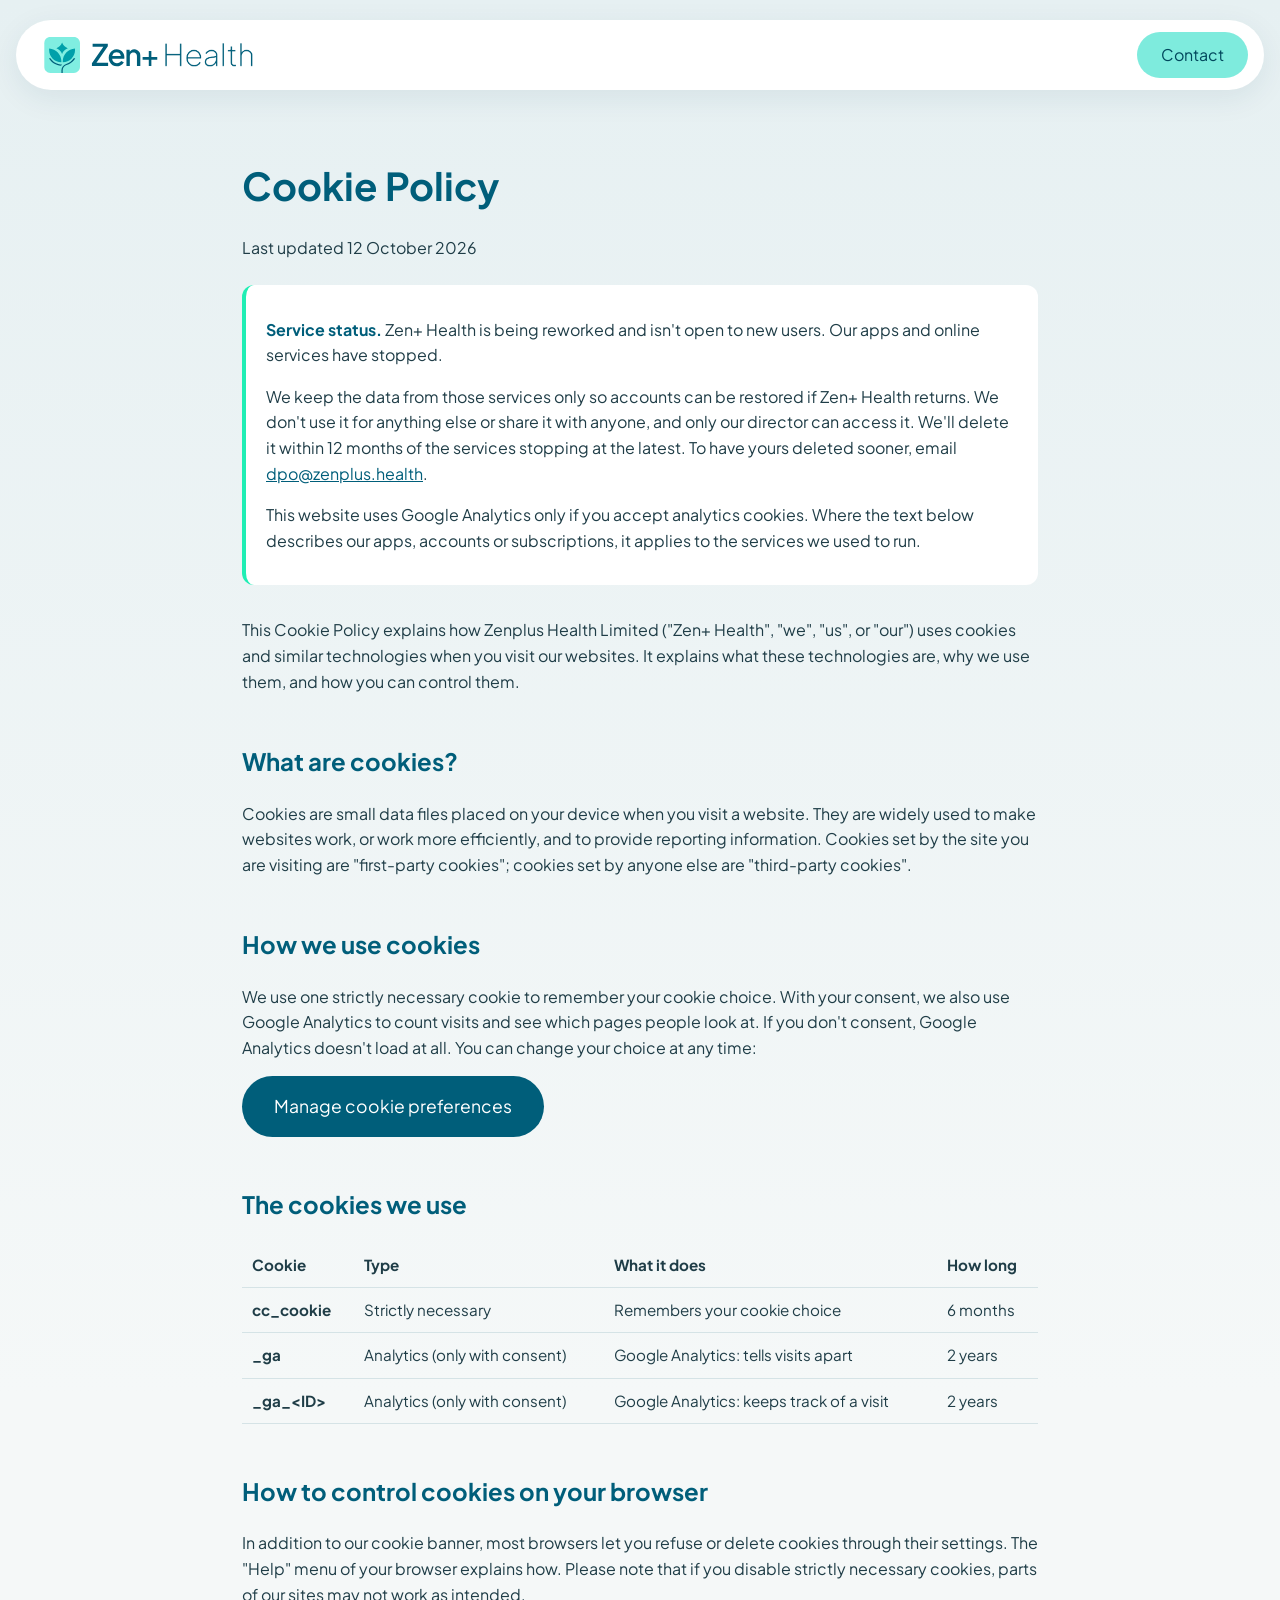
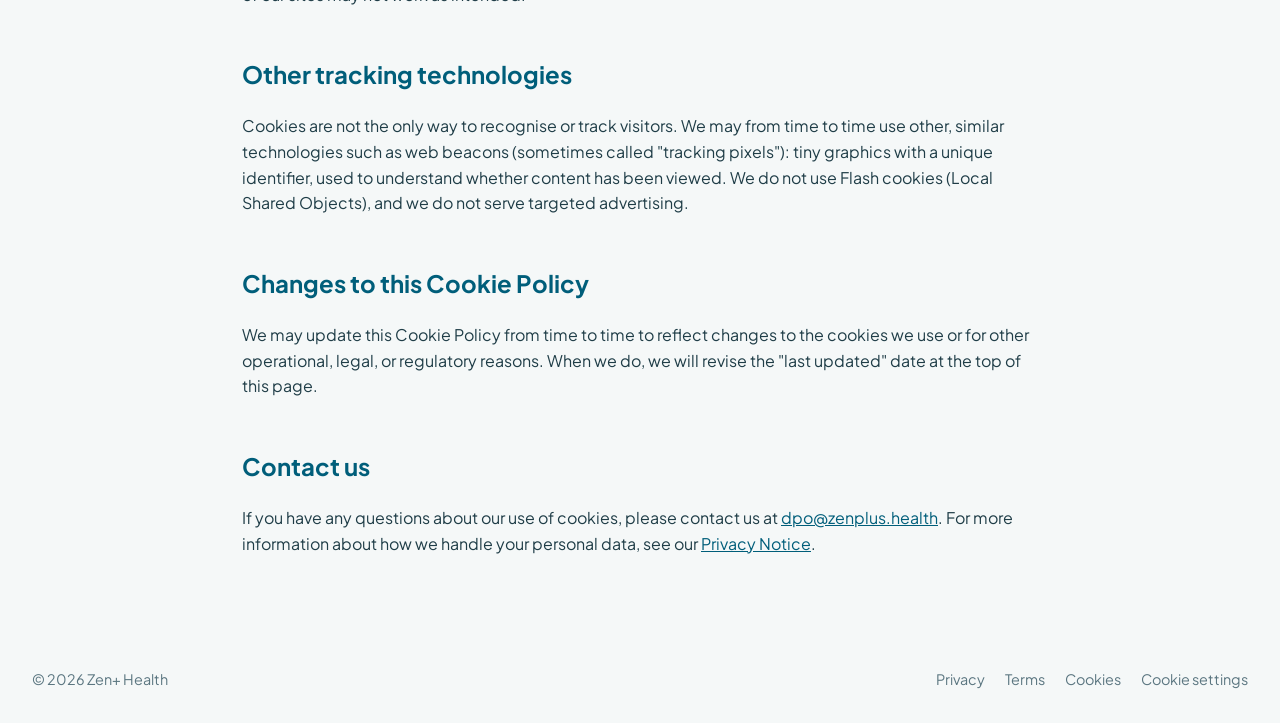
==== cookies/index.html @ c6ff67b6 "Holding site for zenplus.health Source: zenplus-health/zen holding/ (ZEN-281 build spec section 1). " ====
<!doctype html>
<html lang="en-GB">
<head>
  <meta charset="utf-8">
  <meta name="viewport" content="width=device-width, initial-scale=1">
  <title>Cookie Policy | Zen+ Health</title>
  <link rel="canonical" href="https://zenplus.health/cookies/">
  <link rel="icon" href="/favicon.ico">
  <link rel="preconnect" href="https://fonts.googleapis.com">
  <link rel="preconnect" href="https://fonts.gstatic.com" crossorigin>
  <link href="https://fonts.googleapis.com/css2?family=Plus+Jakarta+Sans:wght@400;600;800&display=swap" rel="stylesheet">
  <link rel="stylesheet" href="/assets/site.css">
  <link rel="stylesheet" href="/assets/vendor/cookieconsent/cookieconsent.css">
</head>
<body>
  <header class="nav">
    <a href="/"><img src="/assets/logo.svg" alt="Zen+ Health" width="218" height="36"></a>
    <a class="btn btn-contact" href="mailto:hello@zenplus.health">Contact</a>
  </header>

  <main class="legal">
      <h1>Cookie Policy</h1>
      <p class="legal-updated">Last updated 12 October 2026</p>
      <div class="status">
        <p><strong>Service status.</strong> Zen+ Health is being reworked and isn't open to new users. Our apps and online services have stopped.</p>
        <p>We keep the data from those services only so accounts can be restored if Zen+ Health returns. We don't use it for anything else or share it with anyone, and only our director can access it. We'll delete it within 12 months of the services stopping at the latest. To have yours deleted sooner, email <a href="mailto:dpo@zenplus.health">dpo@zenplus.health</a>.</p>
        <p>This website uses Google Analytics only if you accept analytics cookies. Where the text below describes our apps, accounts or subscriptions, it applies to the services we used to run.</p>
      </div>
      <p>
        This Cookie Policy explains how Zenplus Health Limited ("Zen+ Health", "we", "us", or "our") uses cookies and similar technologies when you visit our websites. It explains what these technologies are, why we use them, and how you can control them.
      </p>

      <h2>What are cookies?</h2>
      <p>
        Cookies are small data files placed on your device when you visit a website. They are widely used to make websites work, or work more efficiently, and to provide reporting information. Cookies set by the site you are visiting are "first-party cookies"; cookies set by anyone else are "third-party cookies".
      </p>

      <h2>How we use cookies</h2>
      <p>
        We use one strictly necessary cookie to remember your cookie choice. With your consent, we also use Google Analytics to count visits and see which pages people look at. If you don't consent, Google Analytics doesn't load at all. You can change your choice at any time:
      </p>
      <p>
        <button type="button" class="btn btn-primary" data-cc="show-preferencesModal">Manage cookie preferences</button>
      </p>

      <h2>The cookies we use</h2>
      <table>
        <thead><tr><th>Cookie</th><th>Type</th><th>What it does</th><th>How long</th></tr></thead>
        <tbody>
          <tr><td><strong>cc_cookie</strong></td><td>Strictly necessary</td><td>Remembers your cookie choice</td><td>6 months</td></tr>
          <tr><td><strong>_ga</strong></td><td>Analytics (only with consent)</td><td>Google Analytics: tells visits apart</td><td>2 years</td></tr>
          <tr><td><strong>_ga_&lt;ID&gt;</strong></td><td>Analytics (only with consent)</td><td>Google Analytics: keeps track of a visit</td><td>2 years</td></tr>
        </tbody>
      </table>

      <h2>How to control cookies on your browser</h2>
      <p>
        In addition to our cookie banner, most browsers let you refuse or delete cookies through their settings. The "Help" menu of your browser explains how. Please note that if you disable strictly necessary cookies, parts of our sites may not work as intended.
      </p>

      <h2>Other tracking technologies</h2>
      <p>
        Cookies are not the only way to recognise or track visitors. We may from time to time use other, similar technologies such as web beacons (sometimes called "tracking pixels"): tiny graphics with a unique identifier, used to understand whether content has been viewed. We do not use Flash cookies (Local Shared Objects), and we do not serve targeted advertising.
      </p>

      <h2>Changes to this Cookie Policy</h2>
      <p>
        We may update this Cookie Policy from time to time to reflect changes to the cookies we use or for other operational, legal, or regulatory reasons. When we do, we will revise the "last updated" date at the top of this page.
      </p>

      <h2>Contact us</h2>
      <p>
        If you have any questions about our use of cookies, please contact us at <a href="mailto:dpo@zenplus.health">dpo@zenplus.health</a>. For more information about how we handle your personal data, see our <a href="/privacy">Privacy Notice</a>.
      </p>
  </main>

  <footer class="footer">
    <span>&copy; 2026 Zen+ Health</span>
    <nav>
      <a href="/privacy/">Privacy</a>
      <a href="/terms/">Terms</a>
      <a href="/cookies/">Cookies</a>
      <button type="button" data-cc="show-preferencesModal">Cookie settings</button>
    </nav>
  </footer>

  <script defer src="/assets/vendor/cookieconsent/cookieconsent.umd.js"></script>
  <script defer src="/assets/consent.js"></script>
</body>
</html>
---- assets/site.css ----
/* Zen+ Health holding site. Mirrors the live www chrome: floating pill nav,
   pale teal wash, Plus Jakarta Sans, deep teal headings, mint accents. */
:root {
  --teal: #005e7a;
  --teal-dark: #00475c;
  --mint: #1feeb4;
  --mint-soft: #7eebdd;
  --ink: #1f3d47;
  --muted: #5b7680;
  --wash-top: #e6f0f2;
  --wash-bottom: #f5f8f8;
  --white: #fff;
}

* { box-sizing: border-box; }

html, body { margin: 0; }

body {
  font-family: "Plus Jakarta Sans", system-ui, sans-serif;
  color: var(--ink);
  background: linear-gradient(180deg, var(--wash-top) 0%, var(--wash-bottom) 60%);
  min-height: 100vh;
  display: flex;
  flex-direction: column;
  line-height: 1.6;
}

a { color: var(--teal); }

.nav {
  margin: 20px auto 0;
  width: calc(100% - 32px);
  max-width: 1320px;
  background: var(--white);
  border-radius: 999px;
  box-shadow: 0 8px 30px rgba(0, 70, 92, 0.08);
  display: flex;
  align-items: center;
  justify-content: space-between;
  padding: 12px 16px 12px 28px;
}

.nav img { height: 36px; width: auto; display: block; }

.btn {
  display: inline-block;
  border-radius: 999px;
  font-weight: 600;
  text-decoration: none;
  padding: 12px 28px;
  border: 0;
  cursor: pointer;
  font: inherit;
}

.btn-contact { background: var(--mint-soft); color: var(--teal-dark); padding: 10px 24px; }
.btn-primary { background: var(--teal); color: var(--white); font-size: 1.1rem; padding: 16px 32px; }
.btn-primary:hover { background: var(--teal-dark); }

main { flex: 1; }

.hero {
  max-width: 1320px;
  margin: 0 auto;
  padding: 72px 32px;
  display: grid;
  grid-template-columns: 1fr 1fr;
  gap: 48px;
  align-items: center;
}

.hero h1 {
  color: var(--teal);
  font-size: clamp(2.4rem, 5vw, 4rem);
  line-height: 1.1;
  font-weight: 800;
  margin: 0 0 24px;
}

.hero p { font-size: 1.15rem; margin: 0 0 16px; max-width: 34em; }
.hero .btn { margin-top: 16px; }
.hero img { width: 100%; max-width: 640px; height: auto; display: block; margin: 0 auto; }

.legal {
  max-width: 860px;
  margin: 0 auto;
  padding: 48px 32px 72px;
}

.legal h1 { color: var(--teal); font-size: 2.4rem; line-height: 1.2; }
.legal h2 { color: var(--teal); margin-top: 2em; }
.legal table { width: 100%; border-collapse: collapse; margin: 16px 0; font-size: 0.95rem; }
.legal th, .legal td { text-align: left; padding: 10px; border-bottom: 1px solid #d5e3e6; vertical-align: top; }

.status {
  background: var(--white);
  border-left: 4px solid var(--mint);
  border-radius: 12px;
  padding: 16px 20px;
  margin: 24px 0 32px;
}

.status strong { color: var(--teal); }

.footer {
  max-width: 1320px;
  width: 100%;
  margin: 0 auto;
  padding: 24px 32px 32px;
  display: flex;
  flex-wrap: wrap;
  gap: 8px 24px;
  justify-content: space-between;
  font-size: 0.9rem;
  color: var(--muted);
}

.footer nav { display: flex; flex-wrap: wrap; gap: 8px 20px; }
.footer a, .footer button { color: var(--muted); text-decoration: none; background: none; border: 0; padding: 0; font: inherit; cursor: pointer; }
.footer a:hover, .footer button:hover { color: var(--teal); }

@media (max-width: 900px) {
  .hero { grid-template-columns: 1fr; padding: 40px 20px; gap: 24px; }
  .hero img { max-width: 420px; }
  .nav { padding-left: 20px; }
  .nav img { height: 28px; }
  .legal { padding: 32px 20px 56px; }
  .footer { padding: 24px 20px; }
}
---- assets/vendor/cookieconsent/cookieconsent.css ----
#cc-main{background:transparent;color:var(--cc-primary-color);font-family:var(--cc-font-family);font-size:16px;font-weight:400;-webkit-font-smoothing:antialiased;-moz-osx-font-smoothing:grayscale;line-height:1.15;position:relative;text-rendering:optimizeLegibility;-webkit-text-size-adjust:100%;position:fixed;z-index:var(--cc-z-index)}#cc-main :after,#cc-main :before,#cc-main a,#cc-main button,#cc-main div,#cc-main h2,#cc-main input,#cc-main p,#cc-main span{all:unset;box-sizing:border-box}#cc-main .pm__badge,#cc-main button{all:initial;box-sizing:border-box;color:unset;visibility:unset}#cc-main .pm__badge,#cc-main a,#cc-main button,#cc-main input{-webkit-appearance:none;appearance:none;cursor:pointer;font-family:inherit;font-size:100%;line-height:normal;margin:0;outline:revert;outline-offset:2px;overflow:hidden}#cc-main table,#cc-main tbody,#cc-main td,#cc-main th,#cc-main thead,#cc-main tr{all:revert;color:inherit;font-family:inherit;font-size:inherit;font-weight:inherit}:root{--cc-font-family:-apple-system,BlinkMacSystemFont,"Segoe UI",Roboto,Helvetica,Arial,sans-serif,"Apple Color Emoji","Segoe UI Emoji","Segoe UI Symbol";--cc-modal-border-radius:.5rem;--cc-btn-border-radius:.4rem;--cc-modal-transition-duration:.25s;--cc-link-color:var(--cc-btn-primary-bg);--cc-modal-margin:1rem;--cc-z-index:2147483647;--cc-bg:#fff;--cc-primary-color:#2c2f31;--cc-secondary-color:#5e6266;--cc-btn-primary-bg:#30363c;--cc-btn-primary-color:#fff;--cc-btn-primary-border-color:var(--cc-btn-primary-bg);--cc-btn-primary-hover-bg:#000;--cc-btn-primary-hover-color:#fff;--cc-btn-primary-hover-border-color:var(--cc-btn-primary-hover-bg);--cc-btn-secondary-bg:#eaeff2;--cc-btn-secondary-color:var(--cc-primary-color);--cc-btn-secondary-border-color:var(--cc-btn-secondary-bg);--cc-btn-secondary-hover-bg:#d4dae0;--cc-btn-secondary-hover-color:#000;--cc-btn-secondary-hover-border-color:#d4dae0;--cc-separator-border-color:#f0f4f7;--cc-toggle-on-bg:var(--cc-btn-primary-bg);--cc-toggle-off-bg:#667481;--cc-toggle-on-knob-bg:#fff;--cc-toggle-off-knob-bg:var(--cc-toggle-on-knob-bg);--cc-toggle-enabled-icon-color:var(--cc-bg);--cc-toggle-disabled-icon-color:var(--cc-bg);--cc-toggle-readonly-bg:#d5dee2;--cc-toggle-readonly-knob-bg:#fff;--cc-toggle-readonly-knob-icon-color:var(--cc-toggle-readonly-bg);--cc-section-category-border:var(--cc-cookie-category-block-bg);--cc-cookie-category-block-bg:#f0f4f7;--cc-cookie-category-block-border:#f0f4f7;--cc-cookie-category-block-hover-bg:#e9eff4;--cc-cookie-category-block-hover-border:#e9eff4;--cc-cookie-category-expanded-block-bg:transparent;--cc-cookie-category-expanded-block-hover-bg:#dee4e9;--cc-overlay-bg:rgba(0,0,0,.65);--cc-webkit-scrollbar-bg:var(--cc-section-category-border);--cc-webkit-scrollbar-hover-bg:var(--cc-btn-primary-hover-bg);--cc-footer-bg:var(--cc-btn-secondary-bg);--cc-footer-color:var(--cc-secondary-color);--cc-footer-border-color:#e4eaed;--cc-pm-toggle-border-radius:4em}#cc-main.cc--rtl{direction:rtl}#cc-main .cm__title,#cc-main a,#cc-main b,#cc-main em,#cc-main strong{font-weight:600}#cc-main button>span{pointer-events:none}#cc-main .cc__link,#cc-main a{background-image:linear-gradient(currentColor,currentColor);background-position:0 100%;background-repeat:no-repeat;background-size:0 1px;font-weight:600;position:relative;transition:background-size .25s,color .25s ease}#cc-main .cc__link:hover,#cc-main a:hover{background-size:100% 1px;color:var(--cc-primary-color)}#cc-main .cc__link{color:var(--cc-link-color)}#cc-main .cm__desc,#cc-main .pm__body{overscroll-behavior:auto contain;scrollbar-width:thin}@media screen and (min-width:640px){#cc-main ::-webkit-scrollbar,#cc-main ::-webkit-scrollbar-thumb,#cc-main ::-webkit-scrollbar-track{all:revert}#cc-main ::-webkit-scrollbar-thumb{-webkit-background-clip:padding-box;background-clip:padding-box;background:var(--cc-toggle-readonly-bg);border:.25rem solid var(--cc-bg);border-radius:1rem}#cc-main ::-webkit-scrollbar-thumb:hover{background:var(--cc-toggle-off-bg)}#cc-main ::-webkit-scrollbar{background:transparent;width:12px}}html.disable--interaction.show--consent,html.disable--interaction.show--consent body{height:auto!important;overflow:hidden!important}@media (prefers-reduced-motion){#cc-main{--cc-modal-transition-duration:0s}}.cc--darkmode{--cc-bg:#161a1c;--cc-primary-color:#ebf3f6;--cc-secondary-color:#aebbc5;--cc-btn-primary-bg:#c2d0e0;--cc-btn-primary-color:var(--cc-bg);--cc-btn-primary-border-color:var(--cc-btn-primary-bg);--cc-btn-primary-hover-bg:#98a7b6;--cc-btn-primary-hover-color:#000;--cc-btn-primary-hover-border-color:var(--cc-btn-primary-hover-bg);--cc-btn-secondary-bg:#242c31;--cc-btn-secondary-color:var(--cc-primary-color);--cc-btn-secondary-border-color:var(--cc-btn-secondary-bg);--cc-btn-secondary-hover-bg:#353d43;--cc-btn-secondary-hover-color:#fff;--cc-btn-secondary-hover-border-color:var(--cc-btn-secondary-hover-bg);--cc-separator-border-color:#222a30;--cc-toggle-on-bg:var(--cc-btn-primary-bg);--cc-toggle-off-bg:#525f6b;--cc-toggle-on-knob-bg:var(--cc-btn-primary-color);--cc-toggle-off-knob-bg:var(--cc-btn-primary-color);--cc-toggle-enabled-icon-color:var(--cc-btn-primary-color);--cc-toggle-disabled-icon-color:var(--cc-btn-primary-color);--cc-toggle-readonly-bg:#343e45;--cc-toggle-readonly-knob-bg:#5f6b72;--cc-toggle-readonly-knob-icon-color:var(--cc-toggle-readonly-bg);--cc-section-category-border:#1e2428;--cc-cookie-category-block-bg:#1e2428;--cc-cookie-category-block-border:var(--cc-section-category-border);--cc-cookie-category-block-hover-bg:#242c31;--cc-cookie-category-block-hover-border:#232a2f;--cc-cookie-category-expanded-block-bg:transparent;--cc-cookie-category-expanded-block-hover-bg:var(--cc-toggle-readonly-bg);--cc-overlay-bg:rgba(0,0,0,.65);--cc-webkit-scrollbar-bg:var(--cc-section-category-border);--cc-webkit-scrollbar-hover-bg:var(--cc-btn-primary-hover-bg);--cc-footer-bg:#0c0e0f;--cc-footer-color:var(--cc-secondary-color);--cc-footer-border-color:#060809}.cc--darkmode #cc-main{color-scheme:dark}#cc-main .cm{background:var(--cc-bg);border-radius:var(--cc-modal-border-radius);box-shadow:0 .625em 1.875em rgba(0,0,2,.3);display:flex;flex-direction:column;max-width:24rem;opacity:0;overflow:hidden;position:fixed;transform:translateY(1.6em);visibility:hidden;z-index:1}#cc-main .cm--top{top:var(--cc-modal-margin)}#cc-main .cm--middle{top:50%;transform:translateY(calc(-50% + 1.6em))}#cc-main .cm--bottom{bottom:var(--cc-modal-margin)}#cc-main .cm--center{left:var(--cc-modal-margin);margin:0 auto;right:var(--cc-modal-margin);width:unset}#cc-main .cm--left{left:var(--cc-modal-margin);margin-right:var(--cc-modal-margin)}#cc-main .cm--right{margin-left:var(--cc-modal-margin);right:var(--cc-modal-margin)}#cc-main .cm__body{display:flex;flex-direction:column;justify-content:space-between;position:relative}#cc-main .cm__btns,#cc-main .cm__links{padding:1rem 1.3rem;width:unset}#cc-main .cm__texts{display:flex;flex:1;flex-direction:column;justify-content:center;padding:1rem 0 0}#cc-main .cm__desc,#cc-main .cm__title{padding:0 1.3rem}#cc-main .cm__title{font-size:1.05em}#cc-main .cm__title+.cm__desc{margin-top:1.1em}#cc-main .cm__desc{color:var(--cc-secondary-color);font-size:.9em;line-height:1.5;max-height:40vh;overflow-x:visible;overflow-y:auto;padding-bottom:1em}#cc-main .cm__btns{border-top:1px solid var(--cc-separator-border-color);display:flex;flex-direction:column;justify-content:center}#cc-main .cm__btn-group{display:grid;grid-auto-columns:minmax(0,1fr)}#cc-main .cm__btn+.cm__btn,#cc-main .cm__btn-group+.cm__btn-group{margin-top:.375rem}#cc-main .cm--flip .cm__btn+.cm__btn,#cc-main .cm--flip .cm__btn-group+.cm__btn-group{margin-bottom:.375rem;margin-top:0}#cc-main .cm--inline .cm__btn+.cm__btn{margin-left:.375rem;margin-top:0}#cc-main .cm--inline.cm--flip .cm__btn+.cm__btn{margin-bottom:0;margin-left:0;margin-right:.375rem}#cc-main .cm--inline.cm--flip .cm__btn-group+.cm__btn-group{margin-bottom:.375rem;margin-right:0}#cc-main .cm--wide .cm__btn+.cm__btn,#cc-main .cm--wide .cm__btn-group+.cm__btn-group{margin-left:.375rem;margin-top:0}#cc-main .cm--wide.cm--flip .cm__btn+.cm__btn,#cc-main .cm--wide.cm--flip .cm__btn-group+.cm__btn-group{margin-bottom:0;margin-right:.375rem}#cc-main .cm--bar:not(.cm--inline) .cm__btn-group--uneven,#cc-main .cm--wide .cm__btn-group--uneven{display:flex;flex:1;justify-content:space-between}#cc-main .cm--bar:not(.cm--inline).cm--flip .cm__btn-group--uneven,#cc-main .cm--wide.cm--flip .cm__btn-group--uneven{flex-direction:row-reverse}#cc-main .cm__btn{background:var(--cc-btn-primary-bg);border:1px solid var(--cc-btn-primary-border-color);border-radius:var(--cc-btn-border-radius);color:var(--cc-btn-primary-color);font-size:.82em;font-weight:600;min-height:42px;padding:.5em 1em;text-align:center}#cc-main .cm__btn:hover{background:var(--cc-btn-primary-hover-bg);border-color:var(--cc-btn-primary-hover-border-color);color:var(--cc-btn-primary-hover-color)}#cc-main .cm__btn--secondary{background:var(--cc-btn-secondary-bg);border-color:var(--cc-btn-secondary-border-color);color:var(--cc-btn-secondary-color)}#cc-main .cm__btn--secondary:hover{background:var(--cc-btn-secondary-hover-bg);border-color:var(--cc-btn-secondary-hover-border-color);color:var(--cc-btn-secondary-hover-color)}#cc-main .cm__btn--close{border-radius:0;border-bottom-left-radius:var(--cc-btn-border-radius);border-right:none;border-top:none;display:none;font-size:1em;height:42px;min-width:auto!important;overflow:hidden;padding:0!important;position:absolute;right:0;top:0;width:42px}#cc-main .cm__btn--close svg{stroke:var(--cc-btn-primary-color);transform:scale(.5);transition:stroke .15s ease}#cc-main .cm__btn--close:hover svg{stroke:var(--cc-btn-primary-hover-color)}#cc-main .cm__btn--close.cm__btn--secondary svg{stroke:var(--cc-btn-secondary-color)}#cc-main .cm__btn--close.cm__btn--secondary:hover svg{stroke:var(--cc-btn-secondary-hover-color)}#cc-main .cm__btn--close+.cm__texts .cm__title{padding-right:3rem}#cc-main .cm--inline .cm__btn-group{grid-auto-flow:column}#cc-main .cm__footer{background:var(--cc-footer-bg);border-top:1px solid var(--cc-footer-border-color);color:var(--cc-footer-color);padding:.4em 0 .5em}#cc-main .cm__links{display:flex;flex-direction:row;padding-bottom:0;padding-top:0}#cc-main .cm__link-group{display:flex;flex-direction:row;font-size:.8em;width:100%}#cc-main .cm__link-group>*+*{margin-left:1.3rem}#cc-main .cm--flip .cm__btn:last-child{grid-row:1}#cc-main .cm--inline.cm--flip .cm__btn:last-child{grid-column:1}#cc-main .cm--box .cm__btn--close{display:block}#cc-main .cm--box.cm--flip .cm__btns{flex-direction:column-reverse}#cc-main .cm--box.cm--wide{max-width:36em}#cc-main .cm--box.cm--wide .cm__btns{flex-direction:row;justify-content:space-between}#cc-main .cm--box.cm--wide .cm__btn-group{grid-auto-flow:column}#cc-main .cm--box.cm--wide .cm__btn{min-width:120px;padding-left:1.8em;padding-right:1.8em}#cc-main .cm--box.cm--wide.cm--flip .cm__btns{flex-direction:row-reverse}#cc-main .cm--box.cm--wide.cm--flip .cm__btn:last-child{grid-column:1}#cc-main .cm--cloud{max-width:54em;width:unset}#cc-main .cm--cloud .cm__body{flex-direction:row}#cc-main .cm--cloud .cm__texts{flex:1}#cc-main .cm--cloud .cm__desc{max-height:9.4em}#cc-main .cm--cloud .cm__btns{border-left:1px solid var(--cc-separator-border-color);border-top:none;max-width:23em}#cc-main .cm--cloud .cm__btn-group{flex-direction:column}#cc-main .cm--cloud .cm__btn{min-width:19em}#cc-main .cm--cloud.cm--flip .cm__btn-group,#cc-main .cm--cloud.cm--flip .cm__btns{flex-direction:column-reverse}#cc-main .cm--cloud.cm--inline .cm__btn-group{flex-direction:row}#cc-main .cm--cloud.cm--inline .cm__btn{min-width:10em}#cc-main .cm--cloud.cm--inline.cm--flip .cm__btn-group{flex-direction:row-reverse}#cc-main .cm--bar{border-radius:0;left:0;margin:0;max-width:unset;opacity:1;right:0;transform:translateY(0);width:100vw;--cc-modal-transition-duration:.35s}#cc-main .cm--bar.cm--top{top:0;transform:translateY(-100%)}#cc-main .cm--bar.cm--bottom{bottom:0;transform:translateY(100%)}#cc-main .cm--bar .cm__body,#cc-main .cm--bar .cm__links{margin:0 auto;max-width:55em;width:100%}#cc-main .cm--bar .cm__body{padding:.5em 0 .9em}#cc-main .cm--bar .cm__btns{border-top:none;flex-direction:row;justify-content:space-between}#cc-main .cm--bar .cm__btn-group{grid-auto-flow:column}#cc-main .cm--bar:not(.cm--inline) .cm__btn+.cm__btn,#cc-main .cm--bar:not(.cm--inline) .cm__btn-group+.cm__btn-group{margin-left:.375rem;margin-top:0}#cc-main .cm--bar .cm__btn{min-width:120px;padding-left:2em;padding-right:2em}#cc-main .cm--bar.cm--flip:not(.cm--inline) .cm__btn+.cm__btn,#cc-main .cm--bar.cm--flip:not(.cm--inline) .cm__btn-group+.cm__btn-group{margin-bottom:0;margin-left:0;margin-right:.375rem}#cc-main .cm--bar.cm--flip .cm__btns{flex-direction:row-reverse}#cc-main .cm--bar.cm--flip .cm__btn:last-child{grid-column:1}#cc-main .cm--bar.cm--inline .cm__body,#cc-main .cm--bar.cm--inline .cm__links{max-width:74em}#cc-main .cm--bar.cm--inline .cm__body{flex-direction:row;padding:0}#cc-main .cm--bar.cm--inline .cm__btns{flex-direction:column;justify-content:center;max-width:23em}#cc-main .cm--bar.cm--inline.cm--flip .cm__btns{flex-direction:column-reverse}#cc-main .cc--anim .cm,#cc-main .cc--anim.cm-wrapper:before{transition:opacity var(--cc-modal-transition-duration) ease,visibility var(--cc-modal-transition-duration) ease,transform var(--cc-modal-transition-duration) ease}#cc-main .cc--anim .cm__btn,#cc-main .cc--anim .cm__close{transition:background-color .15s ease,border-color .15s ease,color .15s ease}.disable--interaction #cc-main .cm-wrapper:before{background:var(--cc-overlay-bg);bottom:0;content:"";left:0;opacity:0;position:fixed;right:0;top:0;visibility:hidden;z-index:0}.show--consent #cc-main .cc--anim .cm{opacity:1;transform:translateY(0);visibility:visible!important}.show--consent #cc-main .cc--anim .cm--middle{transform:translateY(-50%)}.show--consent #cc-main .cc--anim .cm--bar{transform:translateY(0)}.show--consent #cc-main .cc--anim.cm-wrapper:before{opacity:1;visibility:visible}#cc-main.cc--rtl .cm__btn--close{border-bottom-left-radius:unset;border-bottom-right-radius:var(--cc-btn-border-radius);left:0;right:unset}#cc-main.cc--rtl .cm__btn--close+.cm__texts .cm__title{padding-left:3rem!important;padding-right:1.3rem}#cc-main.cc--rtl .cm--inline .cm__btn+.cm__btn{margin-left:0;margin-right:.375rem}#cc-main.cc--rtl .cm--inline.cm--flip .cm__btn+.cm__btn{margin-left:.375rem;margin-right:0}#cc-main.cc--rtl .cm:not(.cm--inline).cm--bar .cm__btn+.cm__btn,#cc-main.cc--rtl .cm:not(.cm--inline).cm--bar .cm__btn-group+.cm__btn-group,#cc-main.cc--rtl .cm:not(.cm--inline).cm--wide .cm__btn+.cm__btn,#cc-main.cc--rtl .cm:not(.cm--inline).cm--wide .cm__btn-group+.cm__btn-group{margin-left:0;margin-right:.375rem}#cc-main.cc--rtl .cm:not(.cm--inline).cm--bar.cm--flip .cm__btn+.cm__btn,#cc-main.cc--rtl .cm:not(.cm--inline).cm--wide.cm--flip .cm__btn+.cm__btn{margin-left:.375rem;margin-right:0}#cc-main.cc--rtl .cm__link-group>*+*{margin-left:0;margin-right:1.3rem}@media screen and (max-width:640px){#cc-main{--cc-modal-margin:.5em}#cc-main .cm{max-width:none!important;width:auto!important}#cc-main .cm__body{flex-direction:column!important;padding:0!important}#cc-main .cm__btns,#cc-main .cm__desc,#cc-main .cm__links,#cc-main .cm__title{padding-left:1.1rem!important;padding-right:1.1rem!important}#cc-main .cm__btns{border-left:none!important;border-top:1px solid var(--cc-separator-border-color)!important;flex-direction:column!important;max-width:none!important;min-width:auto!important}#cc-main .cm__btn+.cm__btn,#cc-main .cm__btn-group+.cm__btn-group{margin:.375rem 0 0!important}#cc-main .cm--flip .cm__btn+.cm__btn,#cc-main .cm--flip .cm__btn-group+.cm__btn-group{margin-bottom:.375rem!important;margin-top:0!important}#cc-main .cm__btn-group{display:flex!important;flex-direction:column!important;min-width:auto!important}#cc-main .cm__btn{flex:auto!important}#cc-main .cm__link-group{justify-content:center!important}#cc-main .cm--flip .cm__btn-group,#cc-main .cm--flip .cm__btns{flex-direction:column-reverse!important}}#cc-main .pm-wrapper{position:relative;z-index:2}#cc-main .pm{background:var(--cc-bg);border-radius:var(--cc-modal-border-radius);box-shadow:0 .625em 1.875em rgba(0,0,2,.3);display:flex;flex-direction:column;opacity:0;overflow:hidden;position:fixed;visibility:hidden;width:100%;width:unset;z-index:1}#cc-main svg{fill:none;width:100%}#cc-main .pm__body,#cc-main .pm__footer,#cc-main .pm__header{padding:1em 1.4em}#cc-main .pm__header{align-items:center;border-bottom:1px solid var(--cc-separator-border-color);display:flex;justify-content:space-between}#cc-main .pm__title{align-items:center;display:flex;flex:1;font-weight:600;margin-right:2em}#cc-main .pm__close-btn{background:var(--cc-btn-secondary-bg);border:1px solid var(--cc-btn-secondary-border-color);border-radius:var(--cc-btn-border-radius);height:40px;position:relative;transition:all .15s ease;width:40px}#cc-main .pm__close-btn span{display:flex;height:100%;width:100%}#cc-main .pm__close-btn svg{stroke:var(--cc-btn-secondary-color);transform:scale(.5);transition:stroke .15s ease}#cc-main .pm__close-btn:hover{background:var(--cc-btn-secondary-hover-bg);border-color:var(--cc-btn-secondary-hover-border-color)}#cc-main .pm__close-btn:hover svg{stroke:var(--cc-btn-secondary-hover-color)}#cc-main .pm__body{flex:1;overflow-y:auto;overflow-y:overlay}#cc-main .pm__section,#cc-main .pm__section--toggle{border-radius:var(--cc-btn-border-radius);display:flex;flex-direction:column;margin-bottom:.5em}#cc-main .pm__section--toggle .pm__section-desc-wrapper{border:1px solid var(--cc-cookie-category-block-border);border-radius:var(--cc-btn-border-radius);border-top:none;border-top-left-radius:0;border-top-right-radius:0;display:none;margin-top:0!important;overflow:hidden}#cc-main .pm__section{border:1px solid var(--cc-separator-border-color);padding:1em;transition:background-color .25s ease,border-color .25s ease}#cc-main .pm__section:first-child{border:none;margin-bottom:2em;margin-top:0;padding:0;transition:none}#cc-main .pm__section:not(:first-child):hover{background:var(--cc-cookie-category-block-bg);border-color:var(--cc-cookie-category-block-border)}#cc-main .pm__section-toggles+.pm__section{margin-top:2em}#cc-main .pm__section--toggle{background:var(--cc-cookie-category-block-bg);border-top:none;margin-bottom:.375rem}#cc-main .pm__section--toggle .pm__section-title{align-items:center;background:var(--cc-cookie-category-block-bg);border:1px solid var(--cc-cookie-category-block-border);display:flex;justify-content:space-between;min-height:58px;padding:1.1em 5.4em 1.1em 1.2em;position:relative;transition:background-color .25s ease,border-color .25s ease;width:100%}#cc-main .pm__section--toggle .pm__section-title:hover{background:var(--cc-cookie-category-block-hover-bg);border-color:var(--cc-cookie-category-block-hover-border)}#cc-main .pm__section--toggle .pm__section-desc{margin-top:0;padding:1em}#cc-main .pm__section--toggle.is-expanded{--cc-cookie-category-block-bg:var(--cc-cookie-category-expanded-block-bg);--cc-cookie-category-block-border:var(--cc-cookie-category-expanded-block-hover-bg)}#cc-main .pm__section--toggle.is-expanded .pm__section-title{border-bottom-left-radius:0;border-bottom-right-radius:0}#cc-main .pm__section--toggle.is-expanded .pm__section-arrow svg{transform:scale(.5) rotate(180deg)}#cc-main .pm__section--toggle.is-expanded .pm__section-desc-wrapper{display:flex}#cc-main .pm__section--expandable .pm__section-title{cursor:pointer;padding-left:3.4em}#cc-main .pm__section--expandable .pm__section-arrow{background:var(--cc-toggle-readonly-bg);border-radius:100%;display:flex;height:20px;justify-content:center;left:18px;pointer-events:none;position:absolute;width:20px}#cc-main .pm__section--expandable .pm__section-arrow svg{stroke:var(--cc-btn-secondary-color);transform:scale(.5)}#cc-main .pm__section-title-wrapper{align-items:center;display:flex;position:relative}#cc-main .pm__section-title-wrapper+.pm__section-desc-wrapper{margin-top:.85em}#cc-main .pm__section-title{border-radius:var(--cc-btn-border-radius);font-size:.95em;font-weight:600}#cc-main .pm__badge{align-items:center;background:var(--cc-btn-secondary-bg);border-radius:5em;color:var(--cc-secondary-color);display:flex;flex:none;font-size:.8em;font-weight:600;height:23px;justify-content:center;margin-left:1em;min-width:23px;overflow:hidden;padding:0 .6em 1px;position:relative;text-align:center;white-space:nowrap;width:auto}#cc-main .pm__service-counter{background:var(--cc-btn-primary-bg);color:var(--cc-btn-primary-color);padding:0;width:23px}#cc-main .pm__service-counter[data-counterlabel]{padding:0 .6em 1px;width:auto}#cc-main .section__toggle,#cc-main .section__toggle-wrapper,#cc-main .toggle__icon,#cc-main .toggle__label{border-radius:var(--cc-pm-toggle-border-radius);height:23px;transform:translateZ(0);width:50px}#cc-main .section__toggle-wrapper{cursor:pointer;position:absolute;right:18px;z-index:1}#cc-main .toggle-service{height:19px;position:relative;right:0;width:42px}#cc-main .toggle-service .section__toggle,#cc-main .toggle-service .toggle__icon,#cc-main .toggle-service .toggle__label{height:19px;width:42px}#cc-main .toggle-service .toggle__icon{position:relative}#cc-main .toggle-service .toggle__icon-circle{height:19px;width:19px}#cc-main .toggle-service .section__toggle:checked~.toggle__icon .toggle__icon-circle{transform:translateX(23px)}#cc-main .pm__section--toggle:nth-child(2) .section__toggle-wrapper:after{display:none!important}#cc-main .section__toggle{border:0;cursor:pointer;display:block;left:0;margin:0;position:absolute;top:0}#cc-main .section__toggle:disabled{cursor:not-allowed}#cc-main .toggle__icon{background:var(--cc-toggle-off-bg);box-shadow:0 0 0 1px var(--cc-toggle-off-bg);display:flex;flex-direction:row;pointer-events:none;position:absolute;transition:all .25s ease}#cc-main .toggle__icon-circle{background:var(--cc-toggle-off-knob-bg);border:none;border-radius:var(--cc-pm-toggle-border-radius);box-shadow:0 1px 2px rgba(24,32,3,.36);display:block;height:23px;left:0;position:absolute;top:0;transition:transform .25s ease,background-color .25s ease;width:23px}#cc-main .toggle__icon-off,#cc-main .toggle__icon-on{height:100%;position:absolute;transition:opacity .15s ease;width:100%}#cc-main .toggle__icon-on{opacity:0;transform:rotate(45deg)}#cc-main .toggle__icon-on svg{stroke:var(--cc-toggle-on-bg);transform:scale(.55) rotate(-45deg)}#cc-main .toggle__icon-off{opacity:1}#cc-main .toggle__icon-off svg{stroke:var(--cc-toggle-off-bg);transform:scale(.55)}#cc-main .section__toggle:checked~.toggle__icon{background:var(--cc-toggle-on-bg);box-shadow:0 0 0 1px var(--cc-toggle-on-bg)}#cc-main .section__toggle:checked~.toggle__icon .toggle__icon-circle{background-color:var(--cc-toggle-on-knob-bg);transform:translateX(27px)}#cc-main .section__toggle:checked~.toggle__icon .toggle__icon-on{opacity:1}#cc-main .section__toggle:checked~.toggle__icon .toggle__icon-off{opacity:0}#cc-main .section__toggle:checked:disabled~.toggle__icon{background:var(--cc-toggle-readonly-bg);box-shadow:0 0 0 1px var(--cc-toggle-readonly-bg)}#cc-main .section__toggle:checked:disabled~.toggle__icon .toggle__icon-circle{background:var(--cc-toggle-readonly-knob-bg);box-shadow:none}#cc-main .section__toggle:checked:disabled~.toggle__icon svg{stroke:var(--cc-toggle-readonly-knob-icon-color)}#cc-main .toggle__label{opacity:0;overflow:hidden;pointer-events:none;position:absolute;top:0;z-index:-1}#cc-main .pm__section-desc-wrapper{color:var(--cc-secondary-color);display:flex;flex-direction:column;font-size:.9em}#cc-main .pm__section-desc-wrapper>:not(:last-child){border-bottom:1px solid var(--cc-cookie-category-block-border)}#cc-main .pm__section-services{display:flex;flex-direction:column}#cc-main .pm__service{align-items:center;display:flex;justify-content:space-between;padding:.4em 1.2em;position:relative;transition:background-color .15s ease}#cc-main .pm__service:hover{background-color:var(--cc-cookie-category-block-hover-bg)}#cc-main .pm__service-header{align-items:center;display:flex;margin-right:1em;width:100%}#cc-main .pm__service-icon{border:2px solid;border-radius:100%;height:8px;margin-left:6px;margin-right:20px;margin-top:1px;min-width:8px}#cc-main .pm__service-title{font-size:.95em;width:100%;word-break:break-word}#cc-main .pm__section-desc{line-height:1.5em}#cc-main .pm__section-table{border-collapse:collapse;font-size:.9em;margin:0;overflow:hidden;padding:0;text-align:left;width:100%}#cc-main .pm__table-caption{text-align:left}#cc-main .pm__table-caption,#cc-main .pm__table-head>tr{border-bottom:1px dashed var(--cc-separator-border-color);color:var(--cc-primary-color);font-weight:600}#cc-main .pm__table-tr{transition:background-color .15s ease}#cc-main .pm__table-tr:hover{background:var(--cc-cookie-category-block-hover-bg)}#cc-main .pm__table-caption,#cc-main .pm__table-td,#cc-main .pm__table-th{padding:.625em .625em .625em 1.2em;vertical-align:top}#cc-main .pm__footer{border-top:1px solid var(--cc-separator-border-color);display:flex;justify-content:space-between}#cc-main .pm__btn-group{display:flex}#cc-main .pm__btn+.pm__btn,#cc-main .pm__btn-group+.pm__btn-group{margin-left:.375rem}#cc-main .pm--flip .pm__btn+.pm__btn,#cc-main .pm--flip .pm__btn-group+.pm__btn-group{margin-left:0;margin-right:.375rem}#cc-main .pm__btn{background:var(--cc-btn-primary-bg);border:1px solid var(--cc-btn-primary-border-color);border-radius:var(--cc-btn-border-radius);color:var(--cc-btn-primary-color);flex:auto;font-size:.82em;font-weight:600;min-height:42px;min-width:110px;padding:.5em 1.5em;text-align:center;transition:background-color .15s ease,border-color .15s ease,color .15s ease}#cc-main .pm__btn:hover{background:var(--cc-btn-primary-hover-bg);border-color:var(--cc-btn-primary-hover-border-color);color:var(--cc-btn-primary-hover-color)}#cc-main .pm__btn--secondary{background:var(--cc-btn-secondary-bg);border-color:var(--cc-btn-secondary-border-color);color:var(--cc-btn-secondary-color)}#cc-main .pm__btn--secondary:hover{background:var(--cc-btn-secondary-hover-bg);border-color:var(--cc-btn-secondary-hover-border-color);color:var(--cc-btn-secondary-hover-color)}#cc-main .pm--box{height:calc(100% - 2em);left:var(--cc-modal-margin);margin:0 auto;max-height:37.5em;max-width:43em;right:var(--cc-modal-margin);top:50%;transform:translateY(calc(-50% + 1.6em))}#cc-main .pm--box.pm--flip .pm__btn-group,#cc-main .pm--box.pm--flip .pm__footer{flex-direction:row-reverse}#cc-main .pm--bar{border-radius:0;bottom:0;height:100%;margin:0;max-height:none;max-width:29em;opacity:1;top:0;width:100%;--cc-modal-transition-duration:.35s}#cc-main .pm--bar .pm__section-table,#cc-main .pm--bar .pm__table-body,#cc-main .pm--bar .pm__table-td,#cc-main .pm--bar .pm__table-th,#cc-main .pm--bar .pm__table-tr{display:block}#cc-main .pm--bar .pm__table-head{display:none}#cc-main .pm--bar .pm__table-caption{display:block}#cc-main .pm--bar .pm__table-tr:not(:last-child){border-bottom:1px solid var(--cc-separator-border-color)}#cc-main .pm--bar .pm__table-td{display:flex;justify-content:space-between}#cc-main .pm--bar .pm__table-td:before{color:var(--cc-primary-color);content:attr(data-column);flex:1;font-weight:600;min-width:100px;overflow:hidden;padding-right:2em;text-overflow:ellipsis}#cc-main .pm--bar .pm__table-td>div{flex:3}#cc-main .pm--bar:not(.pm--wide) .pm__body,#cc-main .pm--bar:not(.pm--wide) .pm__footer,#cc-main .pm--bar:not(.pm--wide) .pm__header{padding:1em 1.3em}#cc-main .pm--bar:not(.pm--wide) .pm__btn-group,#cc-main .pm--bar:not(.pm--wide) .pm__footer{flex-direction:column}#cc-main .pm--bar:not(.pm--wide) .pm__btn+.pm__btn,#cc-main .pm--bar:not(.pm--wide) .pm__btn-group+.pm__btn-group{margin:.375rem 0 0}#cc-main .pm--bar:not(.pm--wide).pm--flip .pm__btn-group,#cc-main .pm--bar:not(.pm--wide).pm--flip .pm__footer{flex-direction:column-reverse}#cc-main .pm--bar:not(.pm--wide).pm--flip .pm__btn+.pm__btn,#cc-main .pm--bar:not(.pm--wide).pm--flip .pm__btn-group+.pm__btn-group{margin-bottom:.375rem;margin-top:0}#cc-main .pm--bar:not(.pm--wide) .pm__badge{display:none}#cc-main .pm--bar.pm--left{left:0;transform:translateX(-100%)}#cc-main .pm--bar.pm--right{right:0;transform:translateX(100%)}#cc-main .pm--bar.pm--wide{max-width:35em}#cc-main .pm--bar.pm--wide .pm__body,#cc-main .pm--bar.pm--wide .pm__footer,#cc-main .pm--bar.pm--wide .pm__header{padding:1em 1.4em}#cc-main .pm--bar.pm--wide.pm--flip .pm__btn-group,#cc-main .pm--bar.pm--wide.pm--flip .pm__footer{flex-direction:row-reverse}#cc-main .pm-overlay{background:var(--cc-overlay-bg);bottom:0;content:"";left:0;opacity:0;position:fixed;right:0;top:0;visibility:hidden;z-index:1}#cc-main .cc--anim .pm,#cc-main .cc--anim .pm-overlay{transition:opacity var(--cc-modal-transition-duration) ease,visibility var(--cc-modal-transition-duration) ease,transform var(--cc-modal-transition-duration) ease}.show--preferences #cc-main .cc--anim .pm{opacity:1;visibility:visible!important}.show--preferences #cc-main .cc--anim .pm--box{transform:translateY(-50%)}.show--preferences #cc-main .cc--anim .pm--bar{transform:translateX(0)}.show--preferences #cc-main .cc--anim .pm-overlay{opacity:1;visibility:visible}#cc-main.cc--rtl .pm__service-header{margin-left:1em;margin-right:0}#cc-main.cc--rtl .pm__section-arrow{left:unset;right:18px}#cc-main.cc--rtl .section__toggle-wrapper{left:18px;right:unset;transform-origin:left}#cc-main.cc--rtl .toggle-service{left:0}#cc-main.cc--rtl .pm__service-icon{margin-left:20px;margin-right:5px}#cc-main.cc--rtl .pm__section--toggle .pm__section-title{padding-left:5.4em;padding-right:1.2em}#cc-main.cc--rtl .pm__section--expandable .pm__section-title{padding-right:3.4em}#cc-main.cc--rtl .pm__badge{margin-left:unset;margin-right:1em}#cc-main.cc--rtl .toggle__icon-circle{transform:translateX(27px)}#cc-main.cc--rtl .toggle-service .toggle__icon-circle{transform:translateX(23px)}#cc-main.cc--rtl .section__toggle:checked~.toggle__icon .toggle__icon-circle{transform:translateX(0)}#cc-main.cc--rtl .pm__table-td,#cc-main.cc--rtl .pm__table-th{padding-left:unset;padding-right:1.2em;text-align:right}#cc-main.cc--rtl .pm__table-td{padding-left:unset;padding-right:1.2em}#cc-main.cc--rtl .pm__table-td:before{padding-left:2em;padding-right:unset}#cc-main.cc--rtl .pm__btn+.pm__btn,#cc-main.cc--rtl .pm__btn-group+.pm__btn-group{margin-left:0;margin-right:.375rem}#cc-main.cc--rtl .pm--flip .pm__btn+.pm__btn,#cc-main.cc--rtl .pm--flip .pm__btn-group+.pm__btn-group{margin-left:.375rem;margin-right:0}#cc-main.cc--rtl .pm--flip.pm--bar:not(.pm--wide) .pm__btn+.pm__btn,#cc-main.cc--rtl .pm--flip.pm--bar:not(.pm--wide) .pm__btn-group+.pm__btn-group{margin-left:0}@media screen and (max-width:640px){#cc-main .pm{border-radius:0;bottom:0;height:auto;left:0;max-height:100%;max-width:none!important;right:0;top:0;transform:translateY(1.6em)}#cc-main .pm__body,#cc-main .pm__footer,#cc-main .pm__header{padding:.9em!important}#cc-main .pm__badge{display:none}#cc-main .pm__section-table,#cc-main .pm__table-body,#cc-main .pm__table-caption,#cc-main .pm__table-td,#cc-main .pm__table-th,#cc-main .pm__table-tr{display:block}#cc-main .pm__table-head{display:none}#cc-main .pm__table-tr:not(:last-child){border-bottom:1px solid var(--cc-separator-border-color)}#cc-main .pm__table-td{display:flex;justify-content:space-between}#cc-main .pm__table-td:before{color:var(--cc-primary-color);content:attr(data-column);flex:1;font-weight:600;min-width:100px;overflow:hidden;padding-right:2em;text-overflow:ellipsis}#cc-main .pm__table-td>div{flex:3}#cc-main .pm__btn-group,#cc-main .pm__footer{flex-direction:column!important}#cc-main .pm__btn-group{display:flex!important}#cc-main .pm__btn+.pm__btn,#cc-main .pm__btn-group+.pm__btn-group{margin:.375rem 0 0!important}#cc-main .pm--flip .pm__btn+.pm__btn,#cc-main .pm--flip .pm__btn-group+.pm__btn-group{margin-bottom:.375rem!important;margin-top:0!important}#cc-main .pm--flip .pm__btn-group,#cc-main .pm--flip .pm__footer{flex-direction:column-reverse!important}.show--preferences #cc-main .cc--anim .pm{transform:translateY(0)!important}}
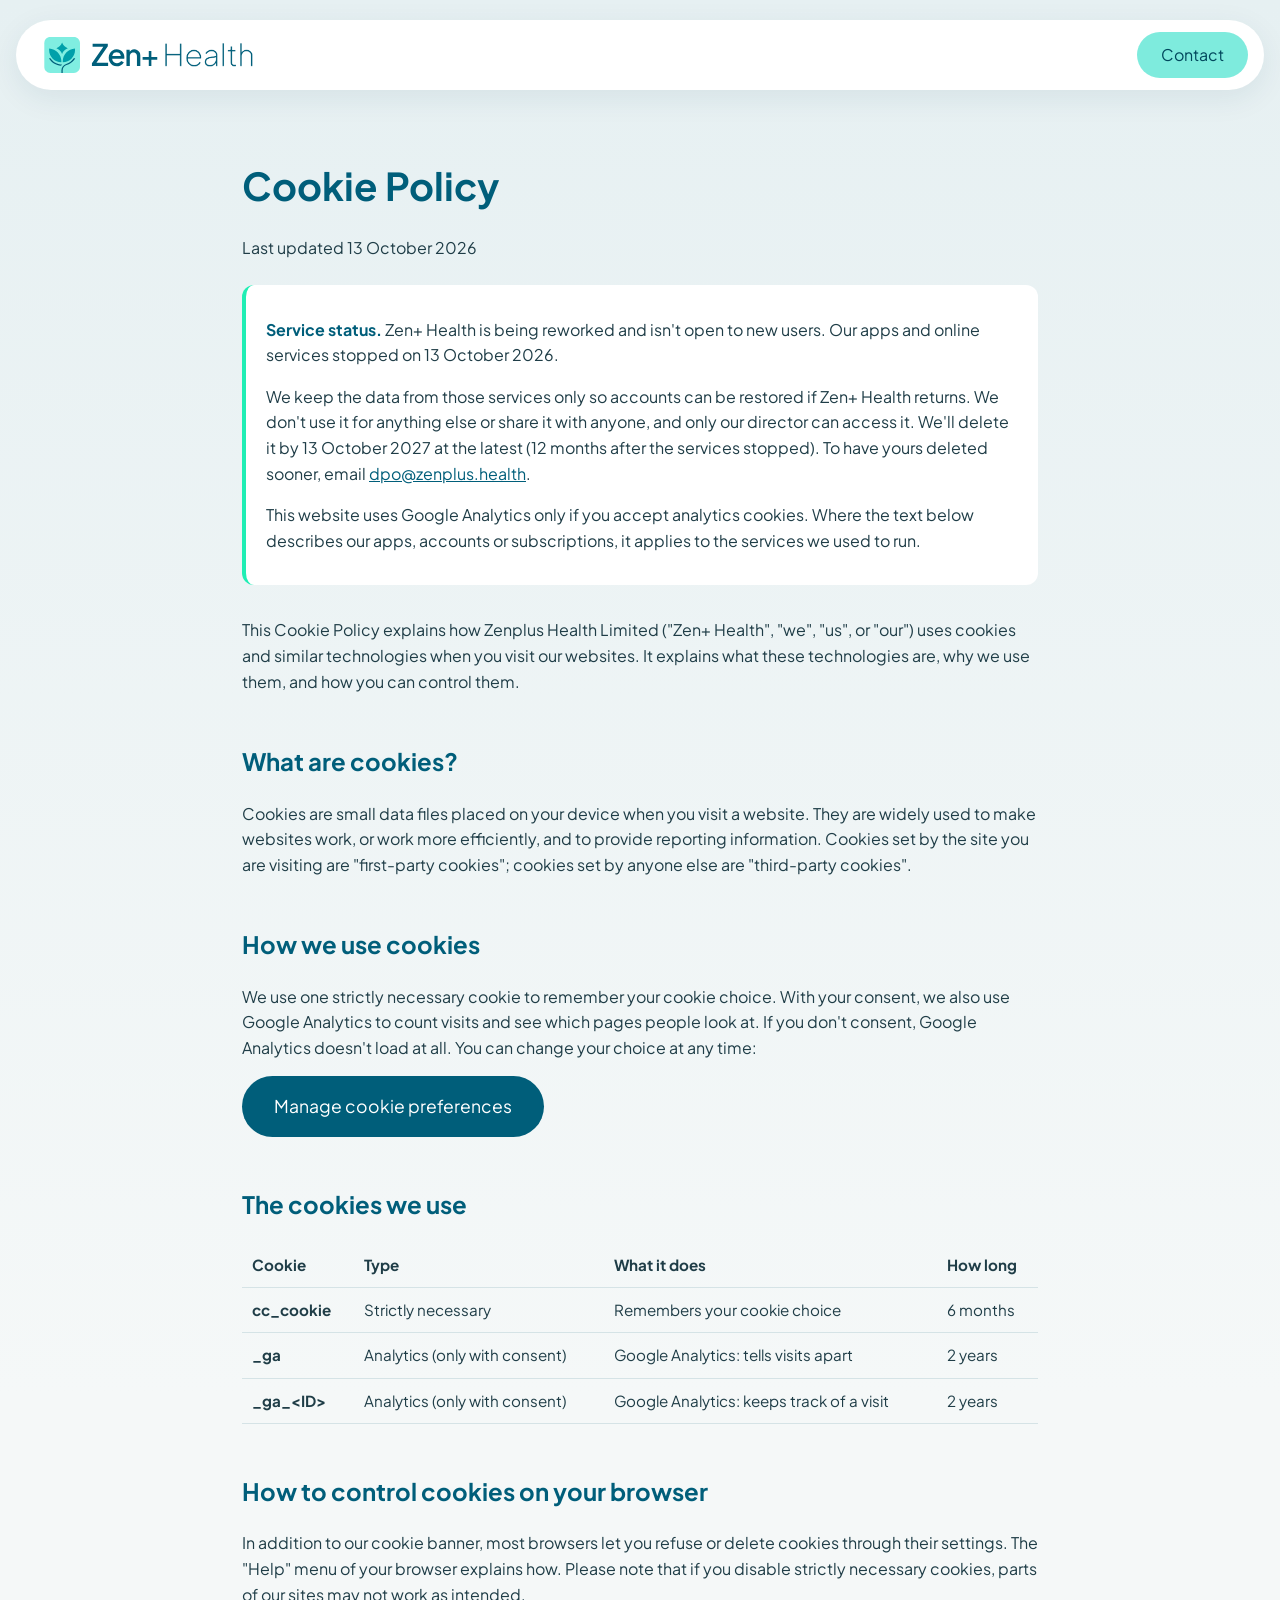
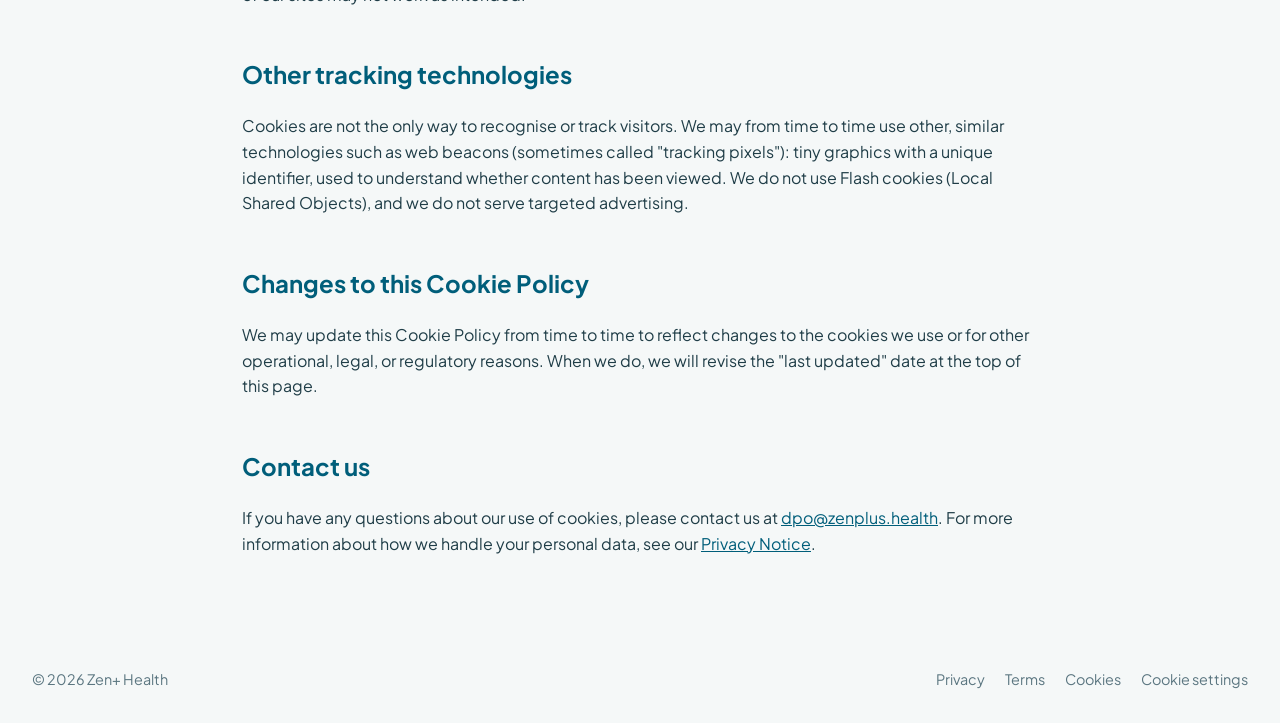
==== commit 5c47351e: "Set the official shutdown date (13 Oct 2026) on the legal pages Co-Authored-By: Claude Opus 5.5 <nor" ====
--- a/cookies/index.html
+++ b/cookies/index.html
@@ -20,10 +20,10 @@
 
   <main class="legal">
       <h1>Cookie Policy</h1>
-      <p class="legal-updated">Last updated 12 October 2026</p>
+      <p class="legal-updated">Last updated 13 October 2026</p>
       <div class="status">
-        <p><strong>Service status.</strong> Zen+ Health is being reworked and isn't open to new users. Our apps and online services have stopped.</p>
-        <p>We keep the data from those services only so accounts can be restored if Zen+ Health returns. We don't use it for anything else or share it with anyone, and only our director can access it. We'll delete it within 12 months of the services stopping at the latest. To have yours deleted sooner, email <a href="mailto:dpo@zenplus.health">dpo@zenplus.health</a>.</p>
+        <p><strong>Service status.</strong> Zen+ Health is being reworked and isn't open to new users. Our apps and online services stopped on 13 October 2026.</p>
+        <p>We keep the data from those services only so accounts can be restored if Zen+ Health returns. We don't use it for anything else or share it with anyone, and only our director can access it. We'll delete it by 13 October 2027 at the latest (12 months after the services stopped). To have yours deleted sooner, email <a href="mailto:dpo@zenplus.health">dpo@zenplus.health</a>.</p>
         <p>This website uses Google Analytics only if you accept analytics cookies. Where the text below describes our apps, accounts or subscriptions, it applies to the services we used to run.</p>
       </div>
       <p>
